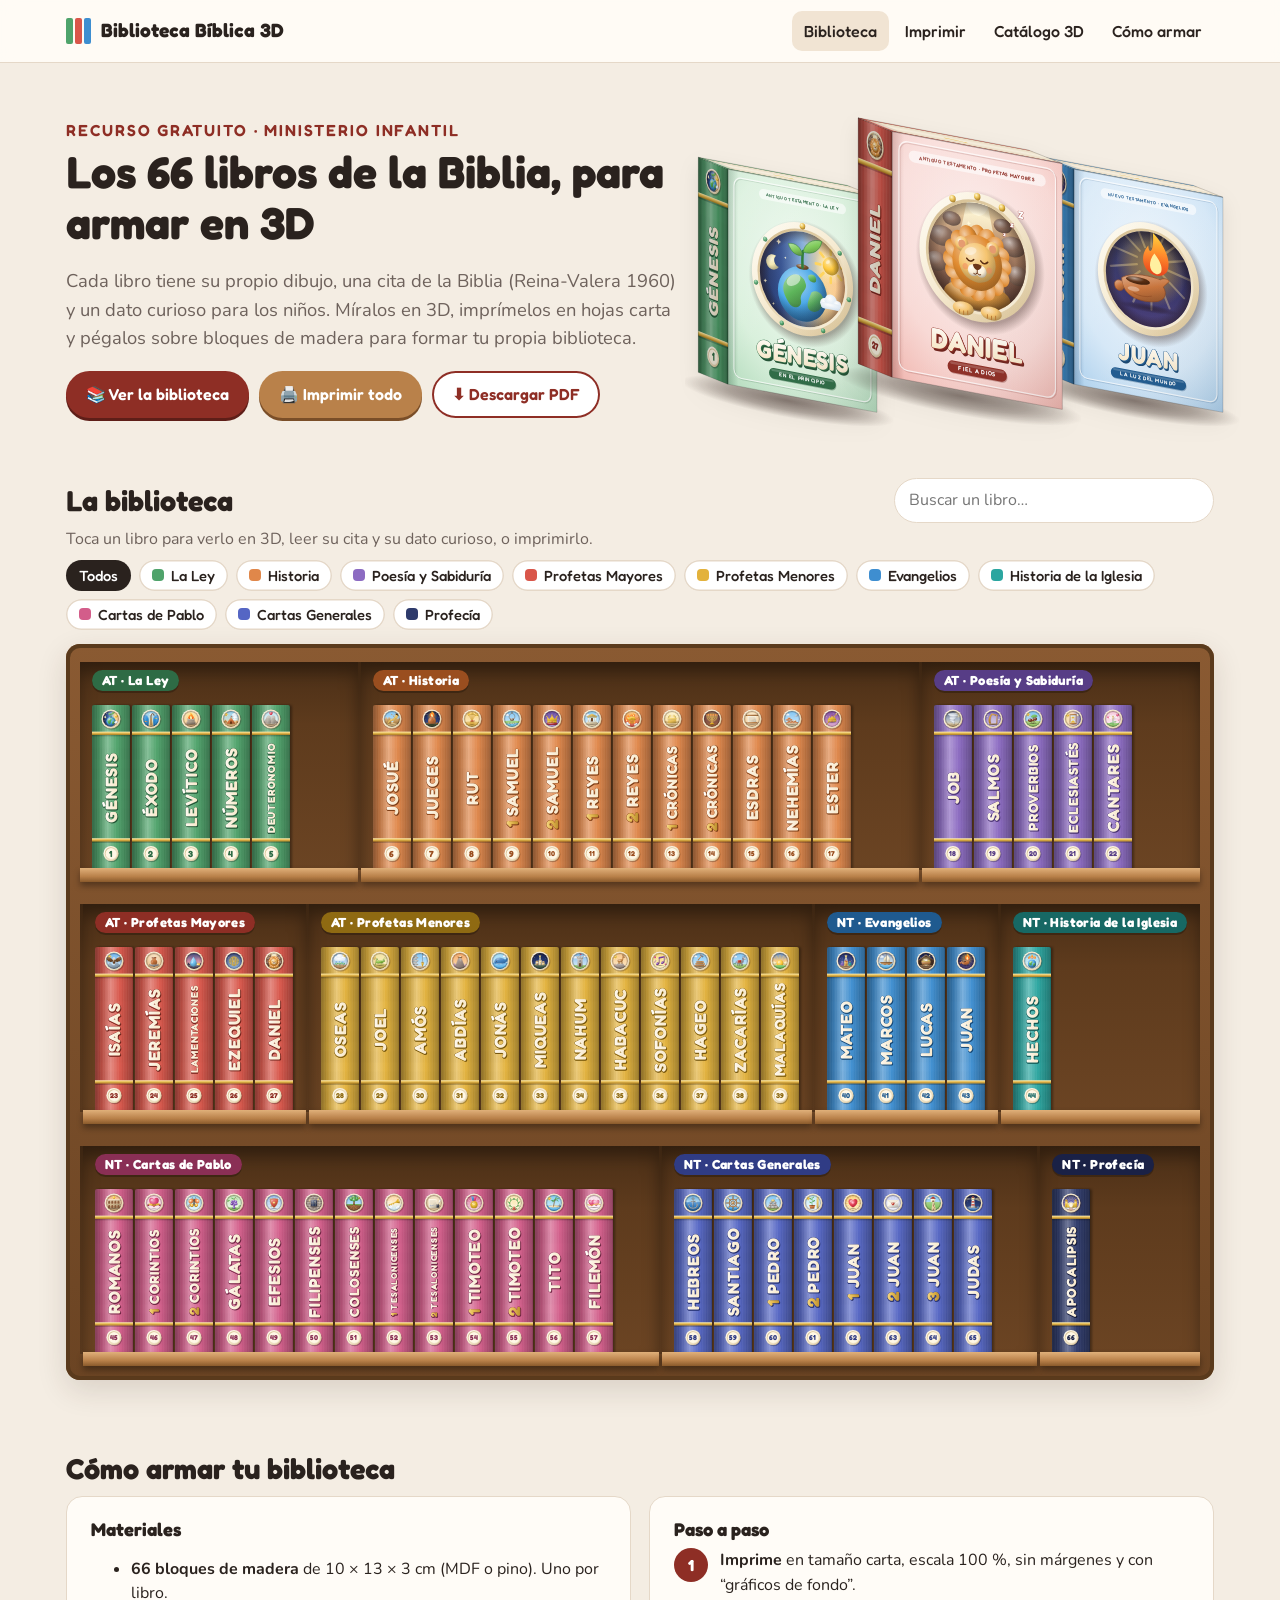
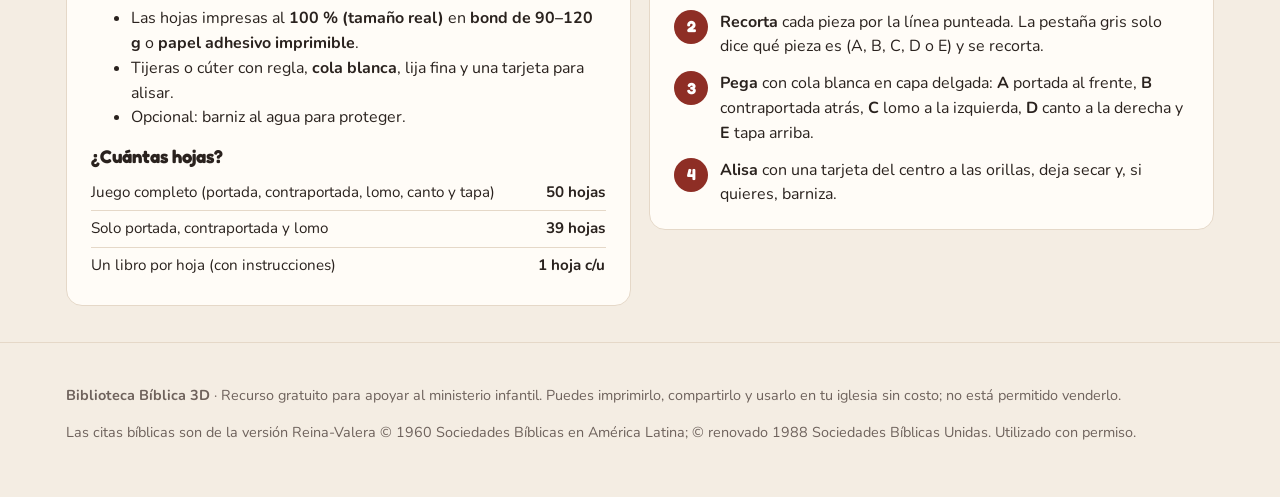
==== index.html @ cf624b85 "Biblioteca Bíblica 3D: los 66 libros para ver en 3D e imprimir Sitio estático para el ministerio inf" ====
<!doctype html>
<html lang="es">
<head>
<meta charset="utf-8">
<meta name="viewport" content="width=device-width, initial-scale=1">
<title>Biblioteca Bíblica 3D · 66 libros para armar</title>
<meta name="description" content="Recursos gratuitos para el ministerio infantil: los 66 libros de la Biblia en 3D, con cita (RVR1960) y dato curioso, listos para imprimir y pegar sobre madera.">
<meta property="og:title" content="Biblioteca Bíblica 3D">
<meta property="og:description" content="Los 66 libros de la Biblia para armar en 3D. Gratis para el ministerio infantil.">
<link rel="icon" href="img/icono.svg" type="image/svg+xml">
<link rel="preconnect" href="https://fonts.googleapis.com"><link rel="preconnect" href="https://fonts.gstatic.com" crossorigin>
<link href="https://fonts.googleapis.com/css2?family=Fredoka:wght@400;500;600;700&family=Nunito:wght@400;600;700&display=swap" rel="stylesheet">
<link rel="stylesheet" href="css/estilos.css">
<script>/* pide la letra de inmediato (también para generar PDF) */
if (document.fonts) ['500', '600', '700'].forEach(w => document.fonts.load(w + ' 16px Fredoka'));</script>
</head>
<body>
<header class="top"><div class="wrap">
  <a class="logo" href="index.html"><span class="lb"><i style="background:#4FA36B"></i><i style="background:#D9564A"></i><i style="background:#3E8ED0"></i></span>Biblioteca Bíblica 3D</a>
  <nav class="nav"><a href="index.html" class="on">Biblioteca</a><a href="imprimir.html">Imprimir</a><a href="catalogo.html">Catálogo 3D</a><a href="#armar">Cómo armar</a></nav>
</div></header>

<section class="hero"><div class="wrap">
  <div>
    <p class="fred" style="color:var(--accent);letter-spacing:.12em;font-weight:600;margin:0 0 6px">RECURSO GRATUITO · MINISTERIO INFANTIL</p>
    <h1>Los 66 libros de la Biblia, para armar en 3D</h1>
    <p class="lead">Cada libro tiene su propio dibujo, una cita de la Biblia (Reina-Valera 1960) y un dato curioso para los niños. Míralos en 3D, imprímelos en hojas carta y pégalos sobre bloques de madera para formar tu propia biblioteca.</p>
    <div class="acciones">
      <a class="btn" href="#librero">📚 Ver la biblioteca</a>
      <a class="btn wood" href="imprimir.html">🖨️ Imprimir todo</a>
      <a class="btn sec" href="descargas/biblioteca-biblica-3d-hojas.pdf" download>⬇ Descargar PDF</a>
    </div>
  </div>
  <div class="libros3d" id="heroLibros" aria-hidden="true"></div>
</div></section>

<section class="seccion" id="librero" style="padding-top:10px"><div class="wrap">
  <div class="barra">
    <h2 style="margin:0">La biblioteca</h2>
    <input class="buscar" id="buscar" type="search" placeholder="Buscar un libro…" aria-label="Buscar un libro">
  </div>
  <p class="muted" style="margin:4px 0 8px">Toca un libro para verlo en 3D, leer su cita y su dato curioso, o imprimirlo.</p>
  <div class="chips" id="chips"></div>
  <div class="librero" id="estantes"></div>
</div></section>

<section class="seccion" id="armar"><div class="wrap">
  <h2>Cómo armar tu biblioteca</h2>
  <div class="grid g2" style="align-items:start">
    <div class="card">
      <h3>Materiales</h3>
      <ul>
        <li><b>66 bloques de madera</b> de 10 × 13 × 3 cm (MDF o pino). Uno por libro.</li>
        <li>Las hojas impresas al <b>100 % (tamaño real)</b> en <b>bond de 90–120 g</b> o <b>papel adhesivo imprimible</b>.</li>
        <li>Tijeras o cúter con regla, <b>cola blanca</b>, lija fina y una tarjeta para alisar.</li>
        <li>Opcional: barniz al agua para proteger.</li>
      </ul>
      <h3>¿Cuántas hojas?</h3>
      <table style="width:100%;border-collapse:collapse;font-size:.95rem">
        <tr><td style="padding:6px 0;border-bottom:1px solid var(--line)">Juego completo (portada, contraportada, lomo, canto y tapa)</td><td style="text-align:right;border-bottom:1px solid var(--line)"><b>50 hojas</b></td></tr>
        <tr><td style="padding:6px 0;border-bottom:1px solid var(--line)">Solo portada, contraportada y lomo</td><td style="text-align:right;border-bottom:1px solid var(--line)"><b>39 hojas</b></td></tr>
        <tr><td style="padding:6px 0">Un libro por hoja (con instrucciones)</td><td style="text-align:right"><b>1 hoja c/u</b></td></tr>
      </table>
    </div>
    <div class="card">
      <h3>Paso a paso</h3>
      <div class="grid" style="gap:12px">
        <div class="paso"><b class="n">1</b><div><b>Imprime</b> en tamaño carta, escala 100 %, sin márgenes y con “gráficos de fondo”.</div></div>
        <div class="paso"><b class="n">2</b><div><b>Recorta</b> cada pieza por la línea punteada. La pestaña gris solo dice qué pieza es (A, B, C, D o E) y se recorta.</div></div>
        <div class="paso"><b class="n">3</b><div><b>Pega</b> con cola blanca en capa delgada: <b>A</b> portada al frente, <b>B</b> contraportada atrás, <b>C</b> lomo a la izquierda, <b>D</b> canto a la derecha y <b>E</b> tapa arriba.</div></div>
        <div class="paso"><b class="n">4</b><div><b>Alisa</b> con una tarjeta del centro a las orillas, deja secar y, si quieres, barniza.</div></div>
      </div>
    </div>
  </div>
</div></section>

<footer class="pie"><div class="wrap">
  <p><b>Biblioteca Bíblica 3D</b> · Recurso gratuito para apoyar al ministerio infantil. Puedes imprimirlo, compartirlo y usarlo en tu iglesia sin costo; no está permitido venderlo.</p>
  <p>Las citas bíblicas son de la versión Reina-Valera © 1960 Sociedades Bíblicas en América Latina; © renovado 1988 Sociedades Bíblicas Unidas. Utilizado con permiso.</p>
</div></footer>

<script src="js/arte.js"></script>
<script src="js/piezas.js"></script>
<script src="js/libros-at.js"></script>
<script src="js/libros-nt.js"></script>
<script src="js/vistas.js"></script>
<script>
(function () {
  const B = Biblioteca, V = Vistas, esc = B.esc;
  B.montarDefs();
  const todos = B.LIBROS.slice().sort((a, b) => a.n - b.n);
  document.getElementById('heroLibros').innerHTML = [1, 27, 43].map(n => V.svg3D(B.porNumero(n), 'frente')).join('');

  let filtro = 'todos', texto = '';
  const quitar = t => t.normalize('NFD').replace(/[̀-ͯ]/g, '').toLowerCase();
  const chips = document.getElementById('chips');
  chips.innerHTML = `<button class="chip on" data-g="todos">Todos</button>` +
    B.ORDEN.map(id => `<button class="chip" data-g="${id}"><i style="background:${B.GRUPOS[id].base}"></i>${B.GRUPOS[id].nombre}</button>`).join('');
  chips.addEventListener('click', e => {
    const c = e.target.closest('.chip'); if (!c) return;
    filtro = c.dataset.g; chips.querySelectorAll('.chip').forEach(x => x.classList.toggle('on', x === c)); dibujar();
  });
  document.getElementById('buscar').addEventListener('input', e => { texto = quitar(e.target.value.trim()); dibujar(); });

  function dibujar() {
    const html = B.ORDEN.filter(id => filtro === 'todos' || filtro === id).map(id => {
      const G = B.GRUPOS[id];
      const ls = todos.filter(b => b.g === id && (!texto || quitar(b.nombre).includes(texto)));
      if (!ls.length) return '';
      return `<div class="repisa"><h3 style="background:${G.osc}">${G.t} · ${esc(G.nombre)}</h3><div class="fila">` +
        ls.map(b => `<a class="lomo-btn" href="libro.html?n=${b.n}" aria-label="${esc(b.nombre)}"><span class="tip">${b.n}. ${esc(b.nombre)}</span>${B.svg('lomo', b)}</a>`).join('') +
        `</div></div>`;
    }).join('');
    document.getElementById('estantes').innerHTML = html || '<p style="color:#fff;padding:20px">No encontramos ese libro.</p>';
  }
  dibujar();
})();
</script>
</body>
</html>
---- css/estilos.css ----
/* Biblioteca Bíblica 3D — estilos compartidos */
:root{
  --ink:#2A221E; --muted:#6E625C; --paper:#FFFCF7; --bg:#F4EDE3; --line:#E5D8C8;
  --wood:#B9814A; --wood-d:#7A4E28; --wood-l:#E0B07A; --accent:#8E2E25; --accent-2:#D9564A;
  --radius:16px; --shadow:0 10px 30px rgba(60,35,20,.14);
}
*{box-sizing:border-box}
html,body{margin:0}
body{background:var(--bg); color:var(--ink); font-family:Nunito,"Segoe UI",system-ui,sans-serif; line-height:1.55}
img,svg{max-width:100%}
a{color:var(--accent)}
h1,h2,h3,.fred{font-family:Fredoka,"Baloo 2","Arial Rounded MT Bold",sans-serif; line-height:1.15; margin:0 0 .4em}
h1{font-size:clamp(1.8rem,4.5vw,2.8rem)} h2{font-size:clamp(1.35rem,3vw,1.8rem)} h3{font-size:1.15rem}
.wrap{max-width:1180px; margin:0 auto; padding:0 16px}
.muted{color:var(--muted)}
.btn{display:inline-flex; align-items:center; gap:8px; font-family:Fredoka,sans-serif; font-weight:600; font-size:1rem; border:0; border-radius:999px;
  padding:11px 20px; cursor:pointer; text-decoration:none; background:var(--accent); color:#fff; box-shadow:0 3px 0 #5E1E18; transition:transform .15s, filter .15s}
.btn:hover{filter:brightness(1.08); transform:translateY(-1px)}
.btn:active{transform:translateY(1px); box-shadow:0 1px 0 #5E1E18}
.btn.sec{background:#fff; color:var(--accent); box-shadow:inset 0 0 0 2px var(--accent)}
.btn.wood{background:var(--wood); box-shadow:0 3px 0 var(--wood-d)}
.btn.sm{padding:7px 14px; font-size:.92rem}
.card{background:var(--paper); border:1px solid var(--line); border-radius:var(--radius); padding:22px 24px}

/* ---------- cabecera ---------- */
.top{position:sticky; top:0; z-index:20; background:rgba(255,252,247,.92); backdrop-filter:blur(8px); border-bottom:1px solid var(--line)}
.top .wrap{display:flex; align-items:center; gap:18px; min-height:62px; flex-wrap:wrap}
.logo{display:flex; align-items:center; gap:10px; text-decoration:none; color:var(--ink); font-family:Fredoka,sans-serif; font-weight:700; font-size:1.2rem}
.logo .lb{display:flex; gap:2px}
.logo .lb i{display:block; width:7px; height:26px; border-radius:2px}
.nav{display:flex; gap:4px; margin-left:auto; flex-wrap:wrap}
.nav a{font-family:Fredoka,sans-serif; font-weight:500; text-decoration:none; color:var(--ink); padding:8px 12px; border-radius:10px}
.nav a:hover,.nav a.on{background:#F1E4D3}

/* ---------- portada del sitio ---------- */
.hero{padding:42px 0 26px}
.hero .wrap{display:grid; grid-template-columns:1.1fr .9fr; gap:28px; align-items:center}
.hero p.lead{font-size:1.15rem; color:var(--muted); max-width:38em}
.hero .acciones{display:flex; flex-wrap:wrap; gap:10px; margin-top:18px}
.hero .libros3d{display:flex; justify-content:center; align-items:flex-end; gap:0}
.hero .libros3d svg{width:42%; margin:0 -5%; filter:drop-shadow(0 8px 10px rgba(0,0,0,.08))}
.hero .libros3d svg:nth-child(2){width:48%; z-index:1}
.chips{display:flex; flex-wrap:wrap; gap:8px; margin:6px 0 14px}
.chip{border:0; cursor:pointer; font-family:Fredoka,sans-serif; font-weight:500; font-size:.92rem; padding:7px 13px; border-radius:999px; background:#fff; color:var(--ink); box-shadow:inset 0 0 0 1.5px var(--line); display:inline-flex; gap:7px; align-items:center}
.chip i{width:12px; height:12px; border-radius:4px; display:inline-block}
.chip.on{background:var(--ink); color:#fff; box-shadow:none}
.buscar{flex:1 1 220px; max-width:320px; font:inherit; padding:9px 14px; border-radius:999px; border:1.5px solid var(--line); background:#fff}
.barra{display:flex; flex-wrap:wrap; gap:12px; align-items:center; justify-content:space-between; margin:8px 0 4px}

/* ---------- librero ---------- */
.librero{display:flex; flex-wrap:wrap; row-gap:34px; background:linear-gradient(#8A5A32,#6B4423); border-radius:14px; padding:18px 14px 26px; box-shadow:var(--shadow), inset 0 0 0 4px #5A3A1C}
.repisa{position:relative; flex:1 1 auto; min-width:0; max-width:100%; padding:8px 12px 0; background:linear-gradient(#4A2E16 0, #5E3B1D 30%, #6B4423 100%); box-shadow:inset 0 10px 16px rgba(0,0,0,.35)}
.repisa + .repisa{border-left:3px solid rgba(0,0,0,.18)}
.repisa::after{content:""; position:absolute; left:0; right:0; bottom:-12px; height:14px; background:linear-gradient(#E0B07A,#B9814A 60%,#8A5A2B); box-shadow:0 4px 6px rgba(0,0,0,.35)}
.repisa h3{display:table; position:relative; white-space:nowrap; margin-bottom:14px !important; margin:0; font-size:.82rem; color:#fff; padding:3px 10px; border-radius:999px; letter-spacing:.03em; box-shadow:0 2px 0 rgba(0,0,0,.25); z-index:2}
.fila{display:flex; align-items:flex-end; flex-wrap:wrap; gap:3px 2px; min-height:150px}
.lomo-btn{display:block; width:38px; height:165px; padding:0; border:0; background:none; cursor:pointer; transition:transform .18s ease; filter:drop-shadow(2px 0 1px rgba(0,0,0,.35)); position:relative}
.lomo-btn svg{width:100%; height:100%; display:block; border-radius:2px}
.lomo-btn:hover,.lomo-btn:focus-visible{transform:translateY(-10px); outline:none}
.lomo-btn:focus-visible svg{outline:3px solid #FFE27A; outline-offset:2px}
.lomo-btn .tip{position:absolute; bottom:100%; left:50%; transform:translate(-50%,-14px); background:#2A221E; color:#fff; font-family:Fredoka,sans-serif; font-size:.8rem; padding:4px 9px; border-radius:8px; white-space:nowrap; opacity:0; pointer-events:none; transition:opacity .15s}
.lomo-btn:hover .tip,.lomo-btn:focus-visible .tip{opacity:1}

/* ---------- tarjetas / secciones informativas ---------- */
.seccion{padding:36px 0}
.grid{display:grid; gap:18px} .g2{grid-template-columns:repeat(auto-fit,minmax(300px,1fr))} .g3{grid-template-columns:repeat(auto-fit,minmax(240px,1fr))}
.paso{display:flex; gap:12px} .paso b.n{flex:none; width:34px; height:34px; border-radius:50%; background:var(--accent); color:#fff; display:grid; place-items:center; font-family:Fredoka,sans-serif}
.pie{border-top:1px solid var(--line); padding:26px 0 40px; color:var(--muted); font-size:.9rem}

/* ---------- visor 3D ---------- */
.visor{display:grid; grid-template-columns:minmax(300px,1fr) minmax(300px,1fr); gap:26px; align-items:start; padding:26px 0 10px}
.escena{position:relative; border-radius:20px; background:radial-gradient(ellipse at 50% 88%, #D9C8B2 0, #EFE5D8 45%, #F7F1E8 70%); min-height:520px; display:grid; place-items:center; overflow:hidden; touch-action:none; cursor:grab; user-select:none}
.escena:active{cursor:grabbing}
.escena .persp{perspective:1400px}
.libro{position:relative; width:250px; height:325px; transform-style:preserve-3d}
.libro > div{position:absolute}
.libro svg{display:block; width:100%; height:100%}
.libro .c-front{left:0; top:0; width:250px; height:325px; transform:translateZ(37.5px)}
.libro .c-back{left:0; top:0; width:250px; height:325px; transform:rotateY(180deg) translateZ(37.5px)}
.libro .c-spine{left:-75px; top:0; width:75px; height:325px; transform-origin:right center; transform:translateZ(37.5px) rotateY(-90deg)}
.libro .c-edge{left:250px; top:0; width:75px; height:325px; transform-origin:left center; transform:translateZ(37.5px) rotateY(90deg)}
.libro .c-top{left:0; top:-75px; width:250px; height:75px; transform-origin:bottom center; transform:translateZ(37.5px) rotateX(90deg)}
.libro .c-bottom{left:0; top:325px; width:250px; height:75px; transform-origin:top center; transform:translateZ(37.5px) rotateX(-90deg); background:#C9A27A}
.escena .piso{position:absolute; left:50%; bottom:52px; width:360px; height:60px; transform:translateX(-50%); background:radial-gradient(ellipse, rgba(60,35,20,.28), transparent 68%)}
.controles{display:flex; flex-wrap:wrap; gap:8px; justify-content:center; margin-top:12px}
.ayuda{position:absolute; top:12px; left:50%; transform:translateX(-50%); font-size:.85rem; color:var(--muted); background:rgba(255,255,255,.75); padding:4px 12px; border-radius:999px; white-space:nowrap; z-index:2}
.info .grupo{display:inline-flex; align-items:center; gap:8px; font-family:Fredoka,sans-serif; font-weight:600; color:#fff; padding:4px 12px; border-radius:999px; font-size:.9rem}
.info blockquote{margin:16px 0; padding:16px 18px 14px; background:#fff; border-radius:14px; border:1px solid var(--line); font-family:Fredoka,sans-serif; font-weight:500; font-size:1.15rem; position:relative}
.info blockquote cite{display:block; margin-top:8px; font-style:normal; font-size:.85rem; letter-spacing:.04em; color:var(--muted); font-weight:600}
.dato{background:#FFF7DE; border:1px solid #F0DE9F; border-radius:14px; padding:14px 16px}
.navlibros{display:flex; justify-content:space-between; gap:10px; margin:18px 0}
.miniatura{display:flex; gap:10px; overflow-x:auto; padding:8px 2px 14px}
.miniatura a{flex:none; width:30px; height:130px; display:block; transition:transform .15s}
.miniatura a:hover{transform:translateY(-6px)}
.miniatura a.on{outline:3px solid var(--accent); outline-offset:2px; border-radius:2px}

/* ---------- imprimir ---------- */
.panel-imp{display:grid; grid-template-columns:repeat(auto-fit,minmax(250px,1fr)); gap:16px; align-items:start}
.opcion{display:flex; gap:10px; padding:12px 14px; border:1.5px solid var(--line); border-radius:14px; background:#fff; cursor:pointer}
.opcion:has(input:checked){border-color:var(--accent); background:#FFF5F2}
.opcion input{margin-top:5px; accent-color:var(--accent)}
.opcion b{font-family:Fredoka,sans-serif; font-weight:600}
select,input[type=number]{font:inherit; padding:8px 10px; border-radius:10px; border:1.5px solid var(--line); background:#fff}
.resumen{font-family:Fredoka,sans-serif; font-size:1.2rem}
.hojas{display:grid; gap:22px; justify-items:center; padding:24px 0 60px}
.hojas svg.hoja{width:min(100%, 816px); height:auto; background:#fff; box-shadow:var(--shadow); display:block}
.aviso{background:#FFF4D6; border:1px solid #EED89A; border-radius:12px; padding:12px 14px; font-size:.95rem}

/* ---------- catálogo (páginas carta) ---------- */
.pagina{width:215.9mm; height:279.4mm; margin:20px auto; background:#fff; box-shadow:var(--shadow); position:relative; overflow:hidden}
.pagina.portada-cat{display:flex; flex-direction:column; align-items:center; justify-content:center; text-align:center; padding:20mm; background:radial-gradient(ellipse at 50% 30%, #FFFCF7, #F4EDE3)}
.pagina.portada-cat h1{font-size:44pt; color:#8E2E25; margin:0}
.pagina.portada-cat p{font-size:14pt; color:#6E625C; margin:6px 0 0}
.cat-repisa{display:flex; align-items:flex-end; justify-content:center; gap:.6mm; flex-wrap:wrap; margin:14mm 0 0; padding:0 0 3mm; border-bottom:4mm solid #B9814A; max-width:180mm}
.cat-repisa svg{width:5.4mm; height:23.4mm}
.cat-libro{height:50%; display:grid; grid-template-columns:128mm 1fr; gap:6mm; padding:10mm 12mm 8mm 10mm; border-bottom:.3mm dashed #E5D8C8; align-items:center}
.cat-libro:last-child{border-bottom:0}
.cat-libro .vistas{display:grid; grid-template-columns:1fr 1fr; gap:2mm}
.cat-libro .vistas svg{width:100%; height:auto}
.cat-libro .txt{font-size:9.5pt; line-height:1.4}
.cat-libro .num{font-family:Fredoka,sans-serif; font-weight:700; font-size:10pt; color:#fff; padding:1mm 3mm; border-radius:99mm; display:inline-block}
.cat-libro h2{font-size:22pt; margin:2mm 0 1mm}
.cat-libro .sec{font-family:Fredoka,sans-serif; font-weight:500; font-size:9pt; color:#6E625C; margin:0 0 3mm}
.cat-libro blockquote{margin:0 0 3mm; padding:3mm 4mm; background:#FFFAF3; border:.3mm solid #EADFCF; border-radius:3mm; font-family:Fredoka,sans-serif; font-weight:500; font-size:10pt}
.cat-libro blockquote cite{display:block; font-style:normal; font-size:7.5pt; font-weight:600; letter-spacing:.04em; color:#8E7E72; margin-top:1.5mm}
.cat-libro .k{font-family:Fredoka,sans-serif; font-weight:600; font-size:8.5pt; letter-spacing:.04em; text-transform:uppercase; margin:2.5mm 0 .6mm}
.cat-libro p{margin:0}
.folio{position:absolute; bottom:5mm; right:10mm; font-family:Fredoka,sans-serif; font-size:8pt; color:#A99A8E}

@media (max-width:860px){
  .hero .wrap,.visor{grid-template-columns:1fr}
  .escena{min-height:440px}
  .lomo-btn{width:30px; height:130px}
}
@page{size:letter portrait; margin:0}
@media print{
  body{background:#fff}
  .no-print,.top,.pie{display:none !important}
  .pagina{margin:0; box-shadow:none; page-break-after:always; break-after:page}
  .hojas{display:block; padding:0}
  .hojas svg.hoja{width:215.9mm; height:279.4mm; box-shadow:none; page-break-after:always; break-after:page}
  *{-webkit-print-color-adjust:exact; print-color-adjust:exact}
}
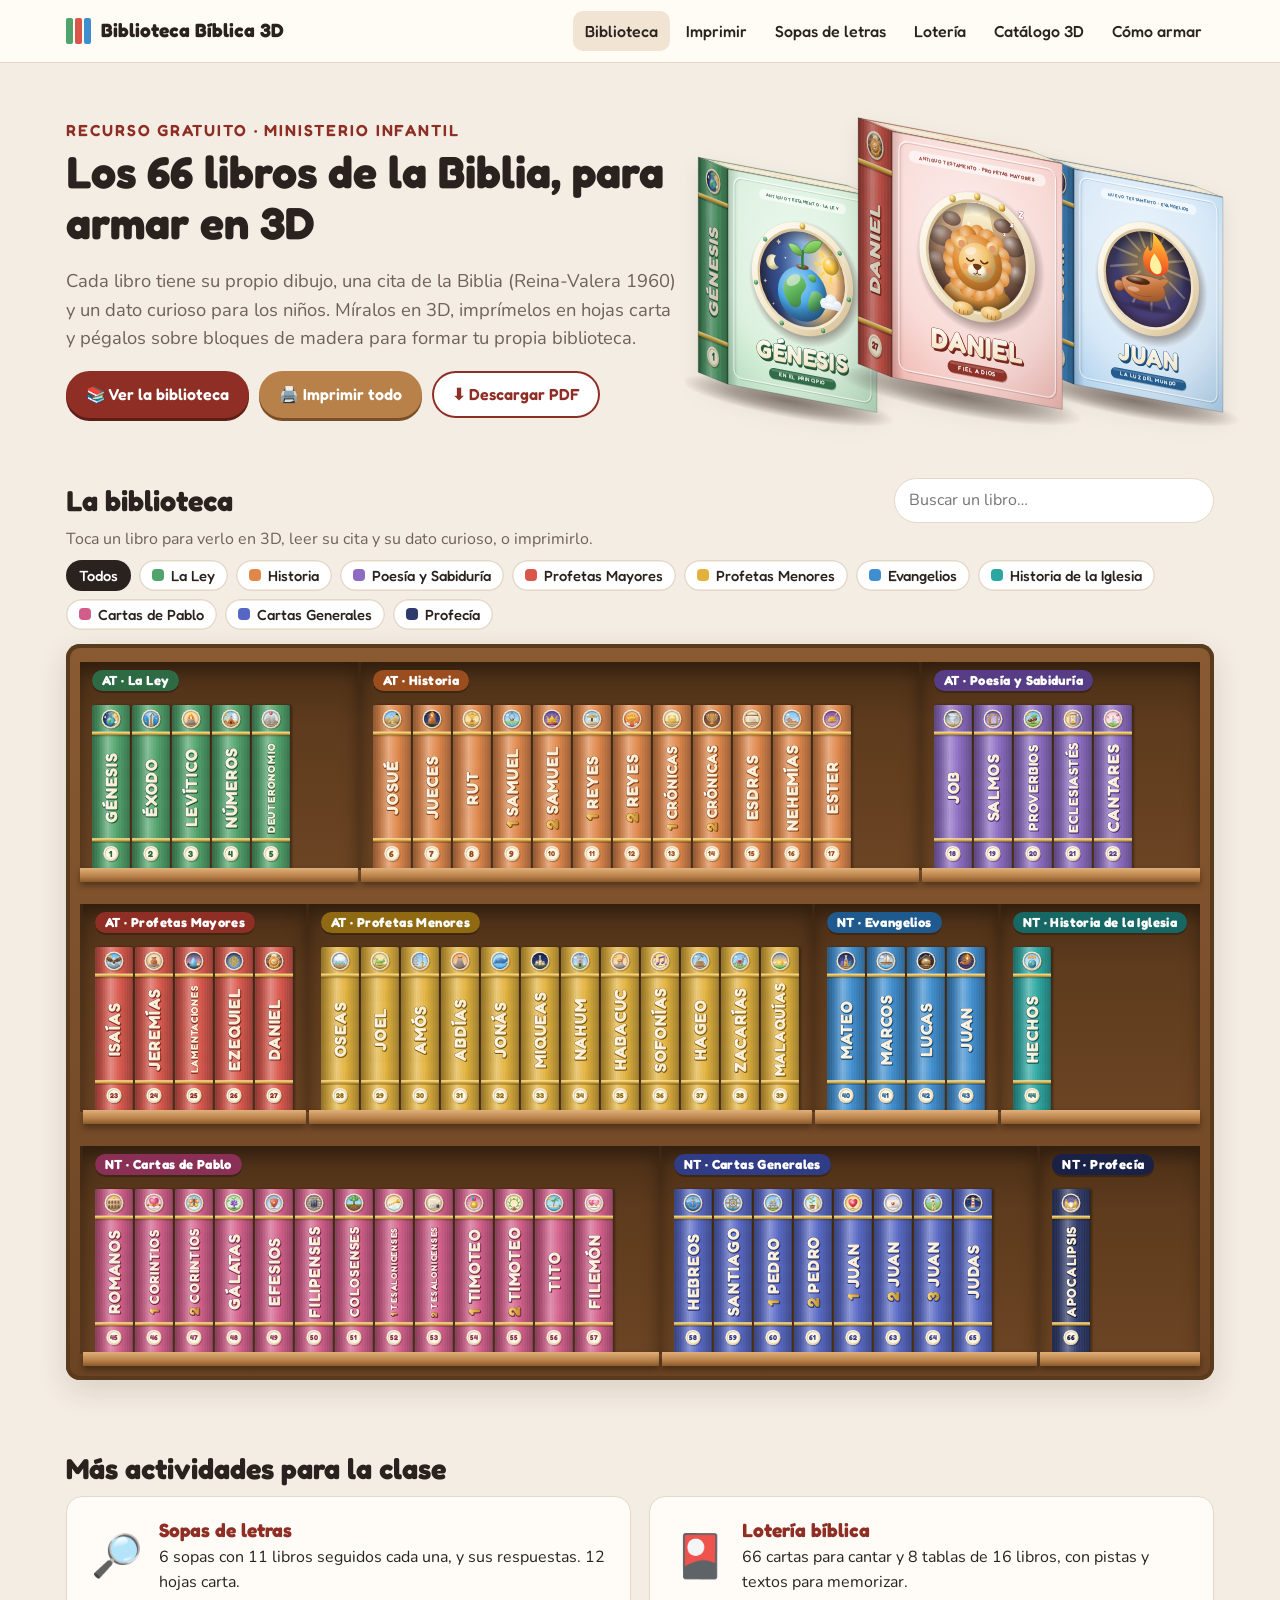
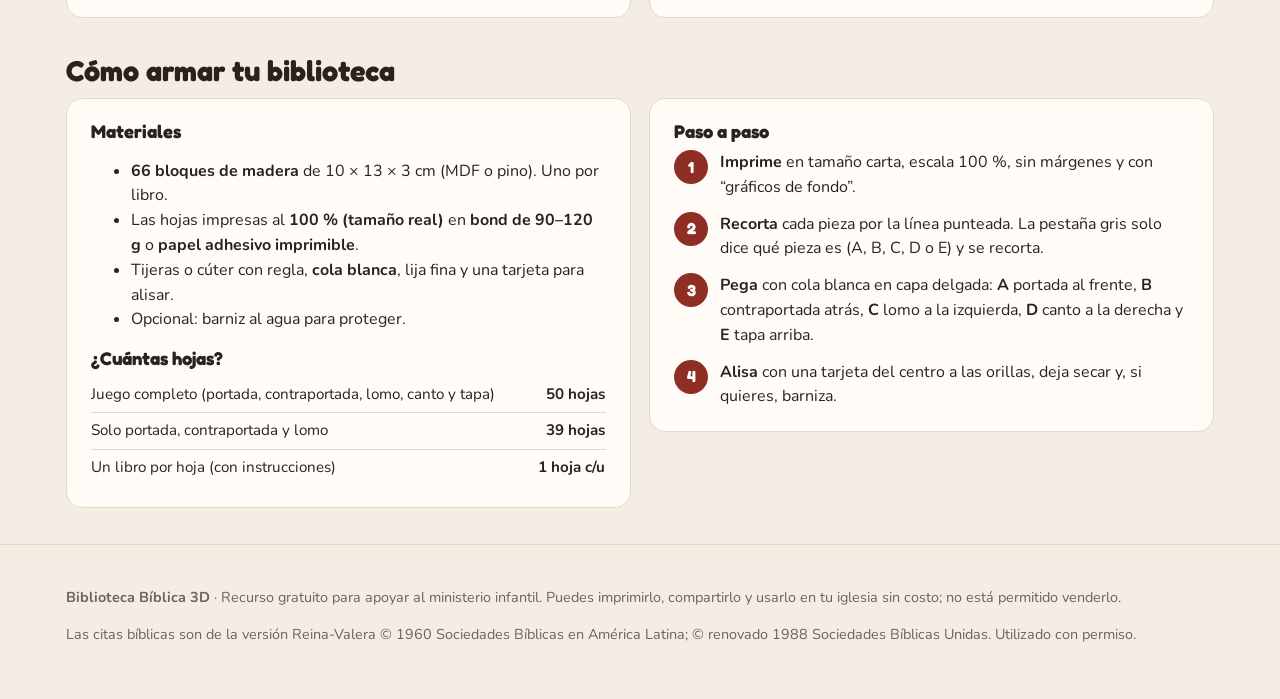
==== commit 15977976: "Agrega sopas de letras y lotería bíblica - sopas.html: 6 sopas de letras de 15 × 15 con 11 libros se" ====
--- a/index.html
+++ b/index.html
@@ -17,7 +17,7 @@
 <body>
 <header class="top"><div class="wrap">
   <a class="logo" href="index.html"><span class="lb"><i style="background:#4FA36B"></i><i style="background:#D9564A"></i><i style="background:#3E8ED0"></i></span>Biblioteca Bíblica 3D</a>
-  <nav class="nav"><a href="index.html" class="on">Biblioteca</a><a href="imprimir.html">Imprimir</a><a href="catalogo.html">Catálogo 3D</a><a href="#armar">Cómo armar</a></nav>
+  <nav class="nav"><a href="index.html" class="on">Biblioteca</a><a href="imprimir.html">Imprimir</a><a href="sopas.html">Sopas de letras</a><a href="loteria.html">Lotería</a><a href="catalogo.html">Catálogo 3D</a><a href="#armar">Cómo armar</a></nav>
 </div></header>
 
 <section class="hero"><div class="wrap">
@@ -42,6 +42,20 @@
   <p class="muted" style="margin:4px 0 8px">Toca un libro para verlo en 3D, leer su cita y su dato curioso, o imprimirlo.</p>
   <div class="chips" id="chips"></div>
   <div class="librero" id="estantes"></div>
+</div></section>
+
+<section class="seccion" id="actividades" style="padding-bottom:0"><div class="wrap">
+  <h2>Más actividades para la clase</h2>
+  <div class="grid g2">
+    <a class="card" href="sopas.html" style="text-decoration:none;color:inherit;display:flex;gap:16px;align-items:center">
+      <span style="font-size:2.6rem" aria-hidden="true">🔎</span>
+      <span><b class="fred" style="font-size:1.2rem;color:var(--accent)">Sopas de letras</b><br>6 sopas con 11 libros seguidos cada una, y sus respuestas. 12 hojas carta.</span>
+    </a>
+    <a class="card" href="loteria.html" style="text-decoration:none;color:inherit;display:flex;gap:16px;align-items:center">
+      <span style="font-size:2.6rem" aria-hidden="true">🎴</span>
+      <span><b class="fred" style="font-size:1.2rem;color:var(--accent)">Lotería bíblica</b><br>66 cartas para cantar y 8 tablas de 16 libros, con pistas y textos para memorizar.</span>
+    </a>
+  </div>
 </div></section>
 
 <section class="seccion" id="armar"><div class="wrap">
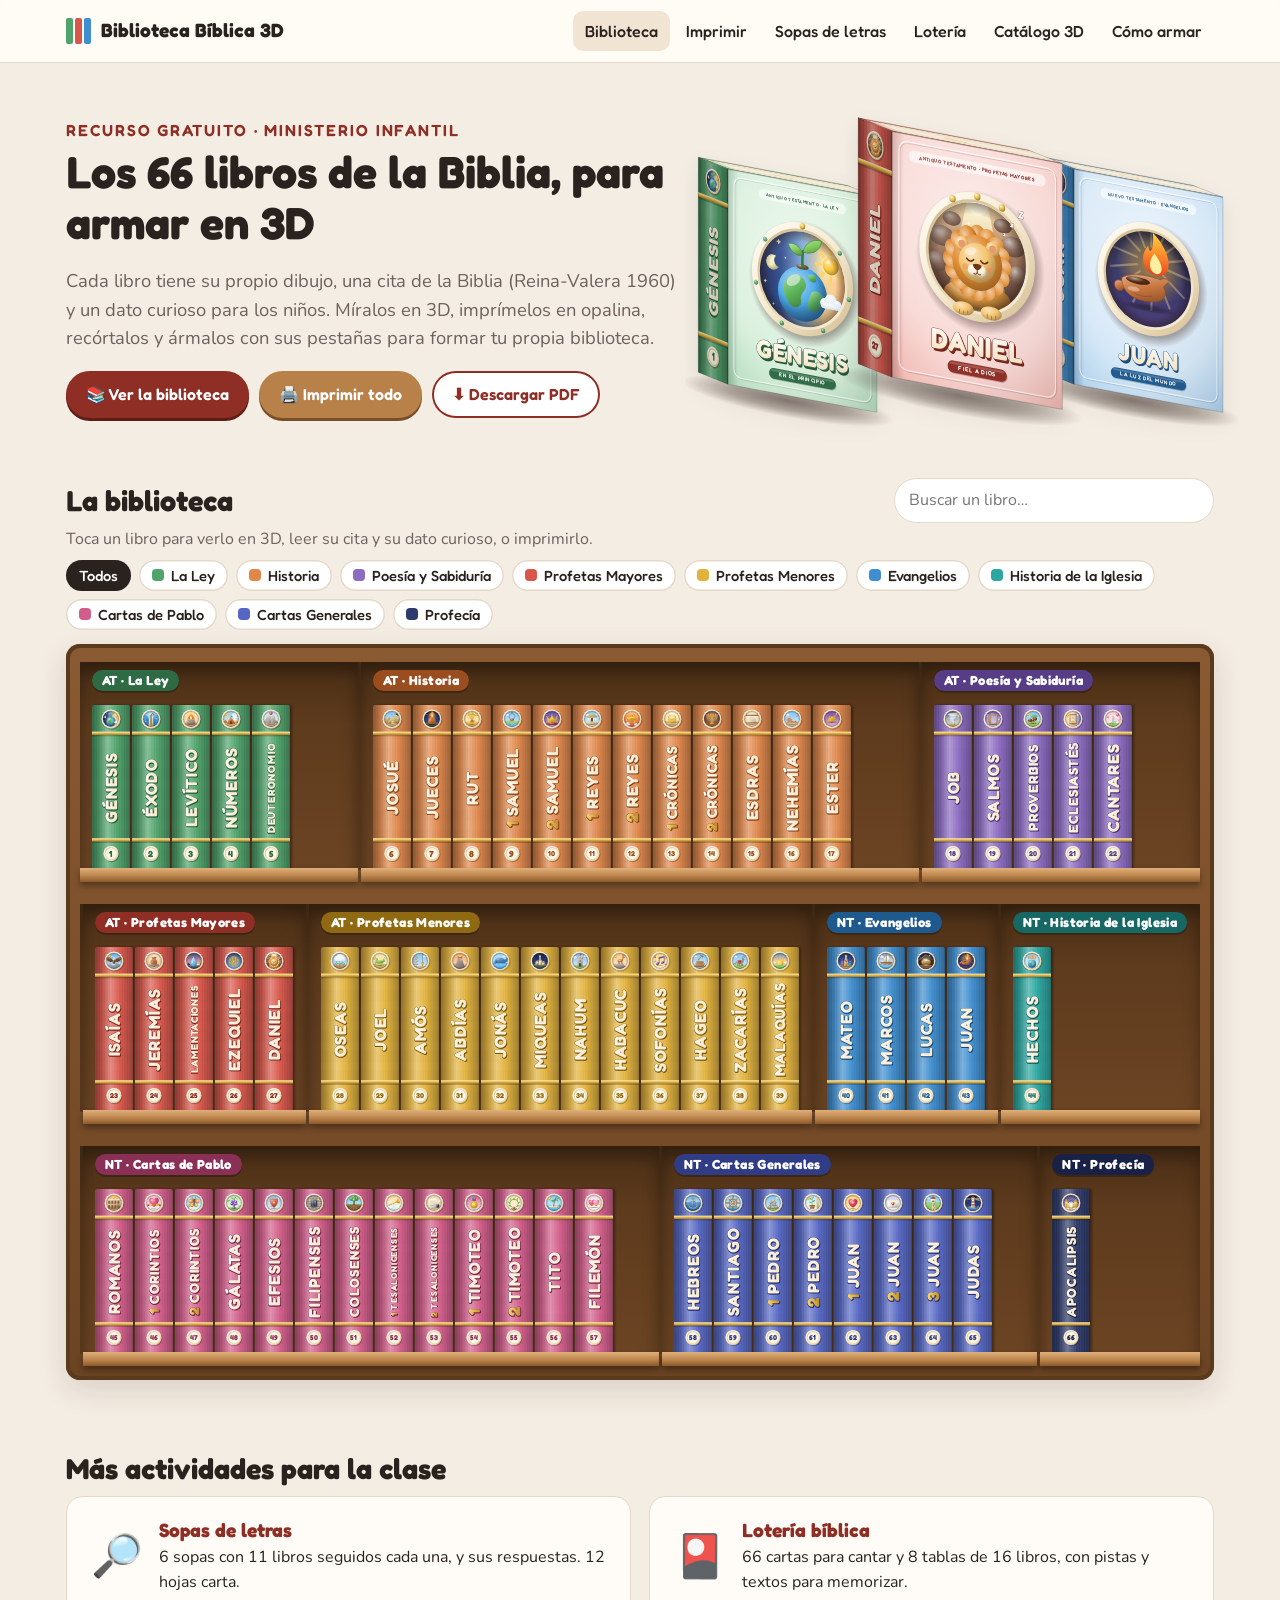
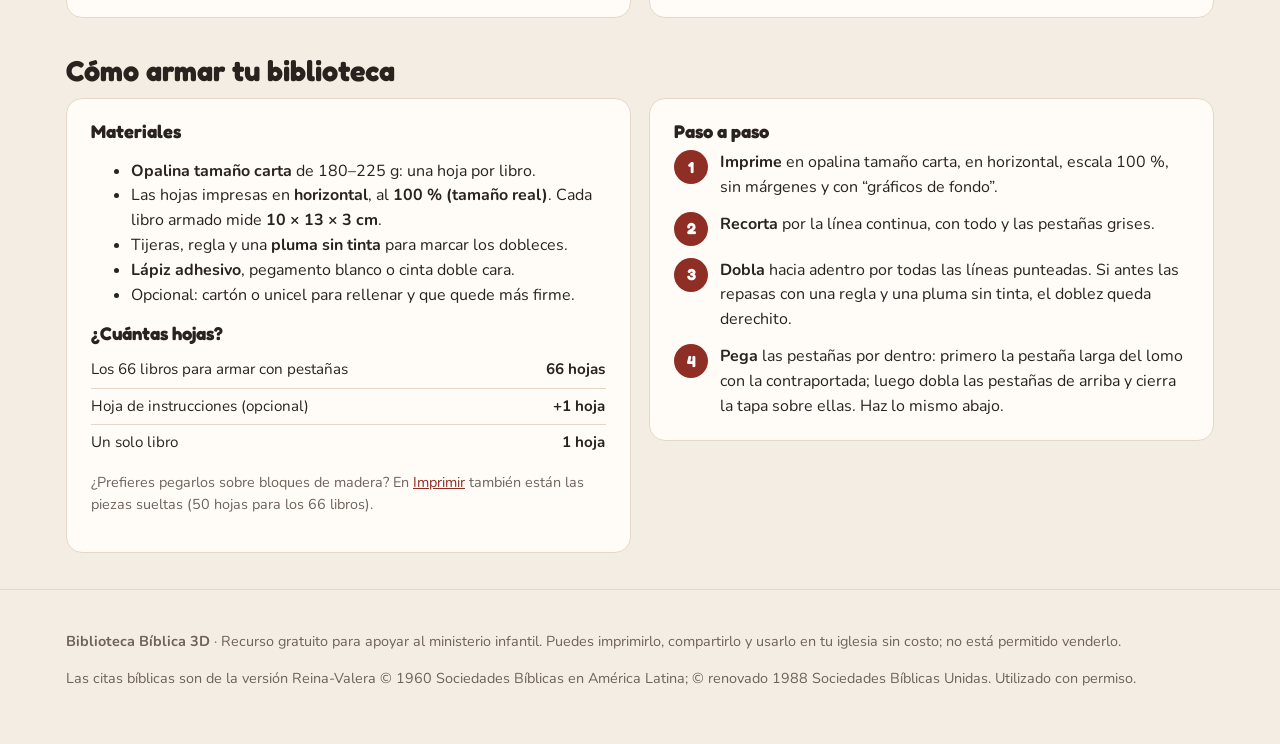
==== commit 0d7786b7: "Plantillas para armar con pestañas en opalina Cada libro sale en una hoja carta horizontal como plan" ====
--- a/index.html
+++ b/index.html
@@ -4,13 +4,13 @@
 <meta charset="utf-8">
 <meta name="viewport" content="width=device-width, initial-scale=1">
 <title>Biblioteca Bíblica 3D · 66 libros para armar</title>
-<meta name="description" content="Recursos gratuitos para el ministerio infantil: los 66 libros de la Biblia en 3D, con cita (RVR1960) y dato curioso, listos para imprimir y pegar sobre madera.">
+<meta name="description" content="Recursos gratuitos para el ministerio infantil: los 66 libros de la Biblia en 3D, con cita (RVR1960) y dato curioso, listos para imprimir, recortar, doblar y armar.">
 <meta property="og:title" content="Biblioteca Bíblica 3D">
 <meta property="og:description" content="Los 66 libros de la Biblia para armar en 3D. Gratis para el ministerio infantil.">
 <link rel="icon" href="img/icono.svg" type="image/svg+xml">
 <link rel="preconnect" href="https://fonts.googleapis.com"><link rel="preconnect" href="https://fonts.gstatic.com" crossorigin>
 <link href="https://fonts.googleapis.com/css2?family=Fredoka:wght@400;500;600;700&family=Nunito:wght@400;600;700&display=swap" rel="stylesheet">
-<link rel="stylesheet" href="css/estilos.css">
+<link rel="stylesheet" href="css/estilos.css?v=3">
 <script>/* pide la letra de inmediato (también para generar PDF) */
 if (document.fonts) ['500', '600', '700'].forEach(w => document.fonts.load(w + ' 16px Fredoka'));</script>
 </head>
@@ -24,11 +24,11 @@
   <div>
     <p class="fred" style="color:var(--accent);letter-spacing:.12em;font-weight:600;margin:0 0 6px">RECURSO GRATUITO · MINISTERIO INFANTIL</p>
     <h1>Los 66 libros de la Biblia, para armar en 3D</h1>
-    <p class="lead">Cada libro tiene su propio dibujo, una cita de la Biblia (Reina-Valera 1960) y un dato curioso para los niños. Míralos en 3D, imprímelos en hojas carta y pégalos sobre bloques de madera para formar tu propia biblioteca.</p>
+    <p class="lead">Cada libro tiene su propio dibujo, una cita de la Biblia (Reina-Valera 1960) y un dato curioso para los niños. Míralos en 3D, imprímelos en opalina, recórtalos y ármalos con sus pestañas para formar tu propia biblioteca.</p>
     <div class="acciones">
       <a class="btn" href="#librero">📚 Ver la biblioteca</a>
       <a class="btn wood" href="imprimir.html">🖨️ Imprimir todo</a>
-      <a class="btn sec" href="descargas/biblioteca-biblica-3d-hojas.pdf" download>⬇ Descargar PDF</a>
+      <a class="btn sec" href="descargas/biblioteca-biblica-3d-armable.pdf" download>⬇ Descargar PDF</a>
     </div>
   </div>
   <div class="libros3d" id="heroLibros" aria-hidden="true"></div>
@@ -64,25 +64,28 @@
     <div class="card">
       <h3>Materiales</h3>
       <ul>
-        <li><b>66 bloques de madera</b> de 10 × 13 × 3 cm (MDF o pino). Uno por libro.</li>
-        <li>Las hojas impresas al <b>100 % (tamaño real)</b> en <b>bond de 90–120 g</b> o <b>papel adhesivo imprimible</b>.</li>
-        <li>Tijeras o cúter con regla, <b>cola blanca</b>, lija fina y una tarjeta para alisar.</li>
-        <li>Opcional: barniz al agua para proteger.</li>
+        <li><b>Opalina tamaño carta</b> de 180–225 g: una hoja por libro.</li>
+        <li>Las hojas impresas en <b>horizontal</b>, al <b>100 % (tamaño real)</b>. Cada libro armado mide <b>10 × 13 × 3 cm</b>.</li>
+        <li>Tijeras, regla y una <b>pluma sin tinta</b> para marcar los dobleces.</li>
+        <li><b>Lápiz adhesivo</b>, pegamento blanco o cinta doble cara.</li>
+        <li>Opcional: cartón o unicel para rellenar y que quede más firme.</li>
       </ul>
       <h3>¿Cuántas hojas?</h3>
       <table style="width:100%;border-collapse:collapse;font-size:.95rem">
-        <tr><td style="padding:6px 0;border-bottom:1px solid var(--line)">Juego completo (portada, contraportada, lomo, canto y tapa)</td><td style="text-align:right;border-bottom:1px solid var(--line)"><b>50 hojas</b></td></tr>
-        <tr><td style="padding:6px 0;border-bottom:1px solid var(--line)">Solo portada, contraportada y lomo</td><td style="text-align:right;border-bottom:1px solid var(--line)"><b>39 hojas</b></td></tr>
-        <tr><td style="padding:6px 0">Un libro por hoja (con instrucciones)</td><td style="text-align:right"><b>1 hoja c/u</b></td></tr>
+        <tr><td style="padding:6px 0;border-bottom:1px solid var(--line)">Los 66 libros para armar con pestañas</td><td style="text-align:right;border-bottom:1px solid var(--line)"><b>66 hojas</b></td></tr>
+        <tr><td style="padding:6px 0;border-bottom:1px solid var(--line)">Hoja de instrucciones (opcional)</td><td style="text-align:right;border-bottom:1px solid var(--line)"><b>+1 hoja</b></td></tr>
+        <tr><td style="padding:6px 0">Un solo libro</td><td style="text-align:right"><b>1 hoja</b></td></tr>
       </table>
+      <p class="muted" style="font-size:.9rem;margin-top:10px">¿Prefieres pegarlos sobre bloques de madera? En <a href="imprimir.html">Imprimir</a> también están las piezas sueltas (50 hojas para los 66 libros).</p>
+
     </div>
     <div class="card">
       <h3>Paso a paso</h3>
       <div class="grid" style="gap:12px">
-        <div class="paso"><b class="n">1</b><div><b>Imprime</b> en tamaño carta, escala 100 %, sin márgenes y con “gráficos de fondo”.</div></div>
-        <div class="paso"><b class="n">2</b><div><b>Recorta</b> cada pieza por la línea punteada. La pestaña gris solo dice qué pieza es (A, B, C, D o E) y se recorta.</div></div>
-        <div class="paso"><b class="n">3</b><div><b>Pega</b> con cola blanca en capa delgada: <b>A</b> portada al frente, <b>B</b> contraportada atrás, <b>C</b> lomo a la izquierda, <b>D</b> canto a la derecha y <b>E</b> tapa arriba.</div></div>
-        <div class="paso"><b class="n">4</b><div><b>Alisa</b> con una tarjeta del centro a las orillas, deja secar y, si quieres, barniza.</div></div>
+        <div class="paso"><b class="n">1</b><div><b>Imprime</b> en opalina tamaño carta, en horizontal, escala 100 %, sin márgenes y con “gráficos de fondo”.</div></div>
+        <div class="paso"><b class="n">2</b><div><b>Recorta</b> por la línea continua, con todo y las pestañas grises.</div></div>
+        <div class="paso"><b class="n">3</b><div><b>Dobla</b> hacia adentro por todas las líneas punteadas. Si antes las repasas con una regla y una pluma sin tinta, el doblez queda derechito.</div></div>
+        <div class="paso"><b class="n">4</b><div><b>Pega</b> las pestañas por dentro: primero la pestaña larga del lomo con la contraportada; luego dobla las pestañas de arriba y cierra la tapa sobre ellas. Haz lo mismo abajo.</div></div>
       </div>
     </div>
   </div>
@@ -97,7 +100,7 @@
 <script src="js/piezas.js"></script>
 <script src="js/libros-at.js"></script>
 <script src="js/libros-nt.js"></script>
-<script src="js/vistas.js"></script>
+<script src="js/vistas.js?v=3"></script>
 <script>
 (function () {
   const B = Biblioteca, V = Vistas, esc = B.esc;
--- a/css/estilos.css
+++ b/css/estilos.css
@@ -104,6 +104,7 @@
 .resumen{font-family:Fredoka,sans-serif; font-size:1.2rem}
 .hojas{display:grid; gap:22px; justify-items:center; padding:24px 0 60px}
 .hojas svg.hoja{width:min(100%, 816px); height:auto; background:#fff; box-shadow:var(--shadow); display:block}
+.hojas svg.hoja.apaisada{width:min(100%, 1056px)}
 .aviso{background:#FFF4D6; border:1px solid #EED89A; border-radius:12px; padding:12px 14px; font-size:.95rem}
 
 /* ---------- catálogo (páginas carta) ---------- */
@@ -131,13 +132,45 @@
   .hero .wrap,.visor{grid-template-columns:1fr}
   .escena{min-height:440px}
   .lomo-btn{width:30px; height:130px}
+  /* menú en una sola fila que se desliza de lado */
+  .top .wrap{min-height:0; padding-top:8px; gap:4px}
+  .nav{margin:0 -16px; padding:0 12px 8px; width:calc(100% + 32px); flex-wrap:nowrap; overflow-x:auto; scrollbar-width:none; -webkit-overflow-scrolling:touch}
+  .nav::-webkit-scrollbar{display:none}
+  .nav a{white-space:nowrap; padding:6px 11px; font-size:.95rem; background:#F6EEE2}
+  .nav a.on{background:var(--ink); color:#fff}
+  .nav{order:3}
+  .top .btn{margin-left:auto; padding:6px 12px; font-size:.85rem}
 }
+@media (max-width:560px){
+  .hero{padding:24px 0 10px}
+  .hero .libros3d{order:-1; max-width:330px; margin:0 auto}
+  .card{padding:16px}
+  .seccion{padding:24px 0}
+  .btn{white-space:normal; text-align:center; justify-content:center}
+  .hero .acciones .btn,.panel-imp .btn{width:100%}
+  .escena{min-height:400px}
+  .libro{transform-origin:center; scale:.86}
+  .info h1{font-size:1.9rem}
+  .navlibros .btn{font-size:.85rem; padding:7px 10px}
+  .repisa{padding:8px 8px 0}
+  .fila{gap:3px 1px}
+  .lomo-btn{width:27px; height:117px}
+  .lomo-btn:hover,.lomo-btn:focus-visible{transform:translateY(-6px)}
+  .barra .buscar{max-width:none}
+  .hojas{gap:14px; padding:14px 0 40px}
+  table{font-size:.88rem}
+}
+select{max-width:100%}
+.escena{touch-action:pan-y}
 @page{size:letter portrait; margin:0}
+@page apaisada{size:letter landscape; margin:0}
 @media print{
   body{background:#fff}
   .no-print,.top,.pie{display:none !important}
   .pagina{margin:0; box-shadow:none; page-break-after:always; break-after:page}
+  #paginas{zoom:1 !important}
   .hojas{display:block; padding:0}
   .hojas svg.hoja{width:215.9mm; height:279.4mm; box-shadow:none; page-break-after:always; break-after:page}
+  .hojas svg.hoja.apaisada{width:279.4mm; height:215.9mm; page:apaisada}
   *{-webkit-print-color-adjust:exact; print-color-adjust:exact}
 }
